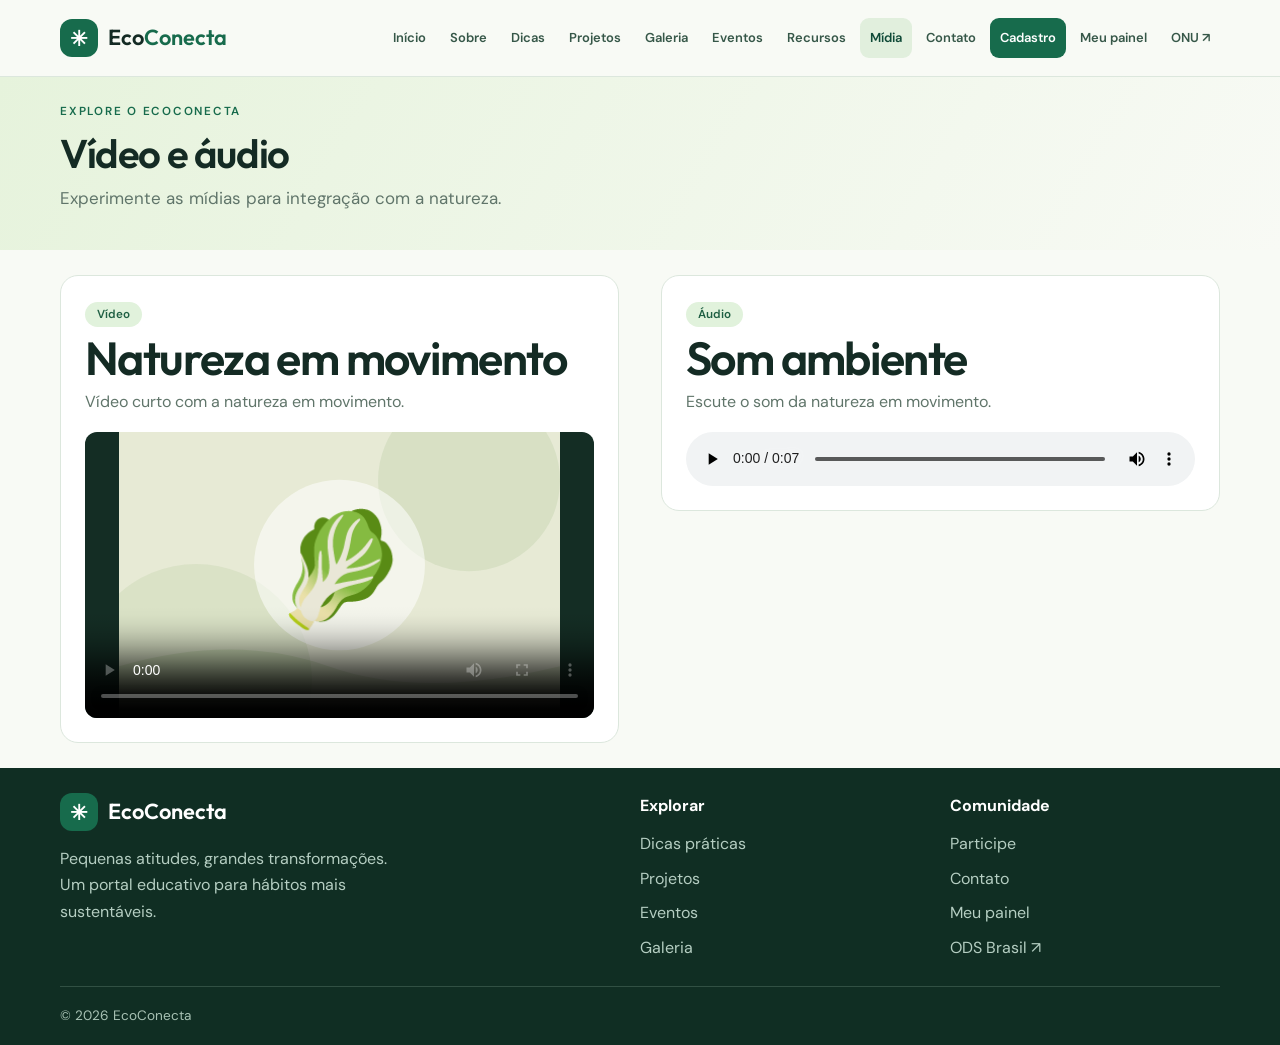
==== midia.html @ e989c6d3 "Entrega do projeto" ====
<!DOCTYPE html>
<html lang="pt-BR">

<head>
    <meta charset="UTF-8">
    <meta name="viewport" content="width=device-width,initial-scale=1">
    <meta name="theme-color" content="#176b4c">
    <meta name="description" content="EcoConecta: portal educativo sobre hábitos sustentáveis.">
    <title>Mídia | EcoConecta</title>
    <link rel="stylesheet" href="css/global.css">
    <link rel="stylesheet" href="css/components.css">
    <link rel="stylesheet" href="css/pages/midia.css">
</head>

<body>
    <header id="site-header" class="site-header"></header>
    <main id="main-content">
        <section class="page-hero">
            <div class="container"><span class="eyebrow">EXPLORE O ECOCONECTA</span>
                <h1>Vídeo e áudio</h1>
                <p>Experimente as mídias para integração com a natureza.</p>
            </div>
        </section>
        <section class="section">
            <div class="container">
                <div class="split">
                    <article class="media-box"><span class="tag">Vídeo</span>
                        <h2 class="h2-midia">Natureza em movimento</h2>
                        <p>Vídeo curto com a natureza em movimento.</p><video controls preload="metadata"
                            poster="img/horta.svg">
                            <source src="video/natureza.mp4" type="video/mp4">Seu navegador não suporta vídeo HTML5.
                        </video>
                    </article>
                    <article class="media-box"><span class="tag">Áudio</span>
                        <h2 class="h2-midia">Som ambiente</h2>
                        <p>Escute o som da natureza em movimento.
                        </p><audio controls preload="metadata">
                            <source src="audio/ambiente.wav" type="audio/wav">Seu navegador não suporta áudio HTML5.
                        </audio>
                    </article>
                </div>
            </div>
        </section>
    </main>
    <footer id="site-footer" class="site-footer"></footer>
    <script type="module" src="js/app.js" defer></script>
</body>

</html>
---- css/global.css ----
@import url('https://fonts.googleapis.com/css2?family=DM+Sans:wght@400;500;600;700&family=Outfit:wght@400;500;600;700;800&display=swap');

:root {
    --ink: #142b24;
    --muted: #60756a;
    --green: #176b4c;
    --deep: #0f4a37;
    --lime: #d9f4b5;
    --paper: #f8faf5;
    --line: #dce7dd;
    --white: #fff;
    --shadow: 0 16px 46px rgba(14, 64, 42, .09)
}

* {
    box-sizing: border-box
}

html {
    scroll-behavior: smooth
}

body {
    margin: 0;
    font-family: 'DM Sans', Arial, sans-serif;
    color: var(--ink);
    background: var(--paper);
    line-height: 1.65
}

h1, h2, h3, h4 {
    font-family: 'Outfit', Arial, sans-serif;
    line-height: 1.14;
    letter-spacing: -.035em;
    font-weight: 600;
}

h1 {
    font-size: clamp(2rem, 4vw, 2.5rem);
    margin: .2em 0
}

h2 {
    font-size: clamp(1.75rem, 4vw, 2.9rem);
    margin: .1em 0 .6em
}

h3 {
    font-size: 1.28rem;
    margin: .25em 0 .5em
}

p {
    margin: 0 0 1em;
    color: var(--muted)
}

a {
    color: inherit;
    text-decoration: none
}

a:hover {
    color: var(--green)
}

img {
    max-width: 100%;
    display: block
}

button, input, select, textarea {
    font: inherit
}

button {
    cursor: pointer
}

::selection {
    background: #bfe9a0
}

.container {
    width: calc(100% - 40px);
    max-width: 1160px;
    margin-inline: auto
}

.site-header {
    position: sticky;
    top: 0;
    z-index: 50;
    background: rgba(248, 250, 245, .96);
    backdrop-filter: blur(12px);
    border-bottom: 1px solid var(--line)
}

.nav-wrap {
    display: flex;
    align-items: center;
    justify-content: space-between;
    gap: 18px;
    min-height: 76px
}

.brand {
    display: inline-flex;
    align-items: center;
    gap: 10px;
    font-family: Outfit, sans-serif;
    font-weight: 600;
    font-size: 1.36rem;
    white-space: nowrap;
    color: inherit;
    text-decoration: none;
}

.brand-icon {
    width: 38px;
    height: 38px;
    display: grid;
    place-items: center;
    background: var(--green);
    border-radius: 12px;
    color: white;
    font-size: 1.3rem
}

.brand em {
    font-style: normal;
    color: var(--green)
}

.nav-links {
    display: flex;
    align-items: center;
    gap: 4px;
    flex-wrap: wrap;
    justify-content: flex-end
}

.nav-links a {
    font-weight: 600;
    font-size: .81rem;
    color: #365748;
    border-radius: 9px;
    padding: 9px 10px;
    transition: .2s
}

.nav-links a:hover, .nav-links a.active {
    background: #e1efdd;
    color: var(--deep)
}

.nav-links .nav-cta {
    background: var(--green);
    color: white
}

.nav-links .nav-cta:hover {
    background: var(--deep);
    color: white
}

.nav-toggle {
    display: none;
    border: 1px solid var(--line);
    border-radius: 10px;
    background: white;
    padding: 9px 12px;
    font-size: 1.1rem
}

.site-footer {
    background: #102e23;
    color: white
}

.footer-grid {
    display: grid;
    align-items: start;
    grid-template-columns: 2fr 1fr 1fr;
    gap: 40px;
    padding: 25px 0
}

.site-footer p, .site-footer a {
    color: #b5cec2
}

.site-footer a:hover {
    color: white;
    text-decoration: underline
}

.site-footer .brand,
.site-footer .brand:hover {
    color: #fff;
    text-decoration: none
}

.footer-column > strong {
    display: block;
    margin-bottom: 12px;
}

.footer-links {
    display: flex;
    flex-direction: column;
    gap: 8px
}

.footer-bottom {
    border-top: 1px solid #315043;
    padding: 18px 0;
    color: #a8c2b4;
    font-size: .85rem
}

.section {
    padding: 25px 0
}

.section-heading {
    display: flex;
    justify-content: space-between;
    align-items: end;
    gap: 25px;
    margin-bottom: 24px
}

.section-heading p {
    max-width: 560px
}

.data-table {
    border-collapse: collapse;
    width: 100%;
    background: white;
    border-radius: 14px;
    overflow: hidden;
    box-shadow: 0 0 0 1px var(--line)
}

.data-table th, .data-table td {
    padding: 15px 17px;
    text-align: left;
    border-bottom: 1px solid var(--line)
}

.data-table th {
    background: #1b6047;
    color: white
}

.data-table tr:hover td {
    background: #f0f8ec
}

.table-scroll {
    overflow-x: auto
}

.muted {
    color: var(--muted)
}

.center {
    text-align: center
}

.mb-0 {
    margin-bottom: 0
}

.mb-2 {
    margin-bottom: 14px
}

.small {
    font-size: .85rem
}

@media(max-width:1000px) {
    .nav-toggle {
        display: block
    }

    .nav-links {
        display: none;
        position: absolute;
        top: 75px;
        left: 0;
        right: 0;
        background: var(--paper);
        padding: 15px 20px;
        border-bottom: 1px solid var(--line);
        box-shadow: var(--shadow);
        flex-direction: column;
        align-items: stretch
    }

    .nav-links.open {
        display: flex
    }

    .nav-links a {
        padding: 12px
    }
}

@media(max-width:700px) {
    .container {
        width: calc(100% - 28px)
    }

    .split, .form-grid {
        grid-template-columns: 1fr
    }

    .cards {
        grid-template-columns: 1fr
    }

    .footer-grid {
        grid-template-columns: 1fr 1fr;
        gap: 22px
    }

    .footer-grid>div:first-child {
        grid-column: 1/-1
    }

    .section-heading {
        display: block
    }

    .page-hero {
        padding: 45px 0 25px
    }

    .form-shell {
        padding: 20px
    }
}

@media(min-width:701px) and (max-width:950px) {
    .cards {
        grid-template-columns: repeat(2, 1fr)
    }
}

#site-header {
    width: 100%
}

#brandFooter {
    text-decoration: none;
}

#brand-header:hover {
    color: var(--ink);
    text-decoration: none;
}
---- css/components.css ----
.btn-eco {
    display: inline-flex;
    align-items: center;
    justify-content: center;
    gap: 9px;
    min-height: 44px;
    border: 1px solid var(--green);
    border-radius: 10px;
    padding: 11px 20px;
    background: var(--green);
    color: white;
    font-weight: 600;
    transition: transform .2s, background .2s
}

#btnNossaProposta {
    margin-top: 15px;
}

.btn-eco:hover {
    background: var(--deep);
    color: white;
    transform: translateY(-2px)
}

.btn-eco.outline {
    background: transparent;
    color: var(--deep)
}

.btn-eco.outline:hover {
    background: #e7f1e5
}

.btn-eco.light {
    background: white;
    border-color: white;
    color: var(--deep)
}

#pNossaProposta {
    margin-top: 35px;
    margin-bottom: 25px;
}

.cards {
    display: grid;
    grid-template-columns: repeat(3, minmax(0, 1fr));
    gap: 22px
}

.card-actions {
    display: flex;
    justify-content: space-between;
    align-items: center;
    gap: 12px;
}

.card-eco {
    min-width: 0;
    background: white;
    border: 1px solid var(--line);
    border-radius: 18px;
    overflow: hidden;
    box-shadow: 0 6px 25px #0b442607;
    transition: transform .2s, box-shadow .2s
}

.card-eco:hover {
    transform: translateY(-4px);
    box-shadow: var(--shadow)
}

.card-media {
    position: relative;
    width: 100%;
    aspect-ratio: 16 / 9;
    background: #e6f3dc;
    overflow: hidden;
}

.card-media .card-img {
    display: block;
    width: 100%;
    height: 100%;
    object-fit: contain;
}

.card-body-eco {
    padding: 21px
}

.card-body-eco p {
    font-size: .94rem;
    min-height: 45px
}

.tag {
    display: inline-block;
    background: #e1f2dc;
    color: #206044;
    border-radius: 40px;
    padding: 3px 12px;
    font-weight: 600;
    font-size: .73rem
}

.tag-overlay {
    position: absolute;
    top: 14px;
    right: 14px;
    z-index: 1;

    background: rgba(225, 242, 220, 0.95);
    box-shadow: 0 3px 12px rgba(0, 0, 0, 0.08);
}

.card-link {
    font-weight: 600;
    color: var(--green);
    display: inline-flex;
    gap: 6px;
    align-items: center
}

.card-media {
    position: relative;
    width: 100%;
    aspect-ratio: 16 / 9;
    background: #e6f3dc;
    overflow: hidden;
}

.page-hero {
    padding: 20px 0 20px;
    background: linear-gradient(120deg, #e6f3dc, #f8faf5)
}

.page-hero p {
    max-width: 700px;
    font-size: 1.06rem
}

.callout {
    padding: 25px;
    background: #144d39;
    color: white;
    border-radius: 22px
}

.callout p {
    color: #d4e8dd
}

.callout h2 {
    margin-top: 0
}

.split {
    display: grid;
    grid-template-columns: 1fr 1fr;
    gap: 42px;
    align-items: start
}

.image-panel {
    border-radius: 22px;
    overflow: hidden;
    background: #d9ead7
}

.image-panel img {
    width: 100%;
    max-height: 420px;
    object-fit: cover
}

.feature-list {
    display: grid;
    gap: 14px
}

.feature {
    display: flex;
    gap: 13px;
    align-items: flex-start
}

.feature-icon {
    flex: 0 0 37px;
    height: 37px;
    border-radius: 10px;
    background: #dcefd4;
    display: grid;
    place-items: center
}

.feature p {
    margin: 0
}

.filters {
    display: flex;
    flex-wrap: wrap;
    gap: 9px;
    margin: 0 0 24px
}

.filter-btn {
    border: 1px solid #bfd5c5;
    color: var(--deep);
    background: white;
    border-radius: 50px;
    padding: 8px 16px;
    font-weight: 600
}

.filter-btn:hover, .filter-btn.selected {
    color: white;
    background: var(--green)
}

.form-shell {
    background: white;
    padding: 30px;
    border: 1px solid var(--line);
    border-radius: 18px;
    box-shadow: var(--shadow)
}

.form-grid {
    display: grid;
    grid-template-columns: 1fr 1fr;
    gap: 18px
}

.field {
    display: flex;
    flex-direction: column;
    gap: 7px;
    margin-bottom: 17px
}

.field label {
    font-weight: 600;
    color: var(--ink)
}

.field input, .field select, .field textarea {
    width: 100%;
    padding: 12px 13px;
    border: 1px solid #bdcfc2;
    border-radius: 10px;
    background: #fff;
    outline: none;
    transition: .2s
}

.field input:focus, .field select:focus, .field textarea:focus {
    border-color: #168253;
    box-shadow: 0 0 0 3px #39aa7030
}

.field input:not(:placeholder-shown):invalid,
.field textarea:not(:placeholder-shown):invalid {
    border-color: #c45252;
    background: #fff8f8
}

.field textarea {
    resize: vertical;
    min-height: 125px
}

.hint {
    font-size: .8rem;
    color: var(--muted)
}

.alert-eco {
    padding: 13px 17px;
    border-radius: 10px;
    background: #e4f3dd;
    color: #185237;
    font-weight: 600;
    margin: 14px 0
}

.alert-eco.error {
    background: #ffe9e4;
    color: #933c2e
}

.hidden {
    display: none !important
}

.empty-state {
    text-align: center;
    padding: 40px 15px;
    color: var(--muted);
    background: white;
    border: 1px dashed #bfd4c4;
    border-radius: 14px
}

.pill-list {
    display: flex;
    flex-wrap: wrap;
    gap: 10px
}

.pill {
    background: white;
    border: 1px solid #d6e4da;
    border-radius: 12px;
    padding: 9px 12px
}

.action-link {
    border: 0;
    background: transparent;
    color: var(--green);
    font-weight: 600;
    padding: 5px
}

.action-link.danger {
    color: #9b3c3c
}

.eyebrow {
    display: inline-flex;
    align-items: center;
    gap: 8px;
    color: var(--green);
    font-weight: 600;
    text-transform: uppercase;
    letter-spacing: .15em;
    font-size: .73rem
}

.button-row {
    display: flex;
    gap: 12px;
    flex-wrap: wrap;
    margin-top: 26px
}

.spacer-top {
    margin-top: 24px
}


@media (max-width: 700px) {
    .page-hero {
        padding: 45px 0 25px;
    }
}
---- css/pages/midia.css ----
.media-box {
    padding: 24px;
    background: white;
    border: 1px solid var(--line);
    border-radius: 18px
}

.media-box video, .media-box audio {
    display: block;
    width: 100%;
    margin-top: 15px
}

.media-box video {
    background: #142d24;
    border-radius: 12px;
    aspect-ratio: 16/9;
    max-height: 390px
}

.media-box:focus-within {
    outline: 2px solid #82b99a;
    outline-offset: 3px
}

.h2-midia {
    margin: .1em 0 .1em;
}
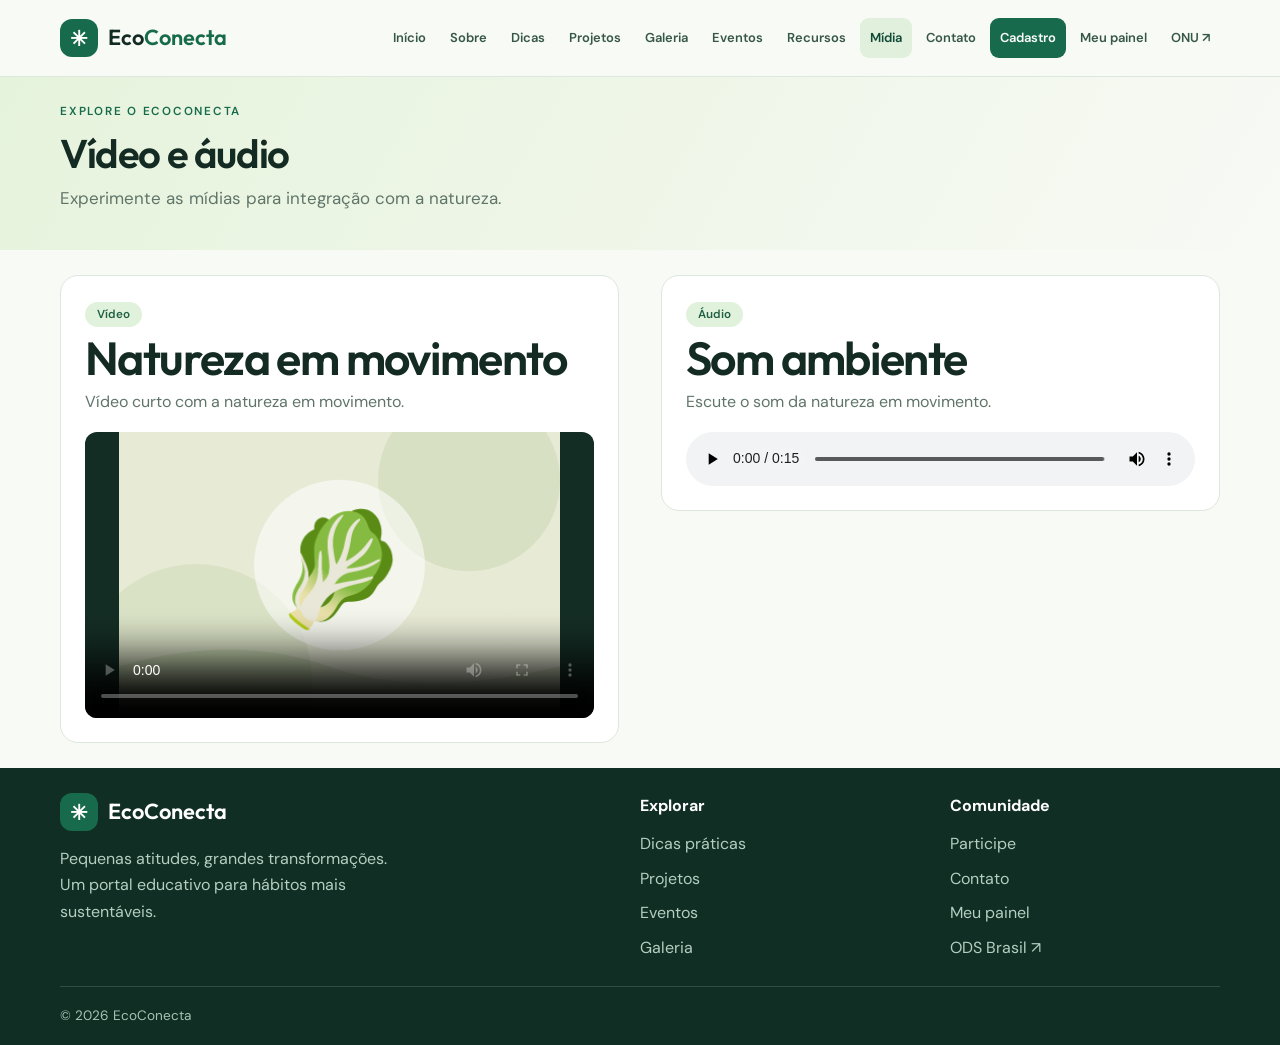
==== commit 4ddad72f: "Alteração de áudio e vídeo" ====
--- a/midia.html
+++ b/midia.html
@@ -28,14 +28,14 @@
                         <h2 class="h2-midia">Natureza em movimento</h2>
                         <p>Vídeo curto com a natureza em movimento.</p><video controls preload="metadata"
                             poster="img/horta.svg">
-                            <source src="video/natureza.mp4" type="video/mp4">Seu navegador não suporta vídeo HTML5.
+                            <source src="video/natureza-em-movimento.mp4" type="video/mp4">Seu navegador não suporta vídeo HTML5.
                         </video>
                     </article>
                     <article class="media-box"><span class="tag">Áudio</span>
                         <h2 class="h2-midia">Som ambiente</h2>
                         <p>Escute o som da natureza em movimento.
                         </p><audio controls preload="metadata">
-                            <source src="audio/ambiente.wav" type="audio/wav">Seu navegador não suporta áudio HTML5.
+                            <source src="audio/audio-natureza.mp3" type="audio/mp3">Seu navegador não suporta áudio HTML5.
                         </audio>
                     </article>
                 </div>
